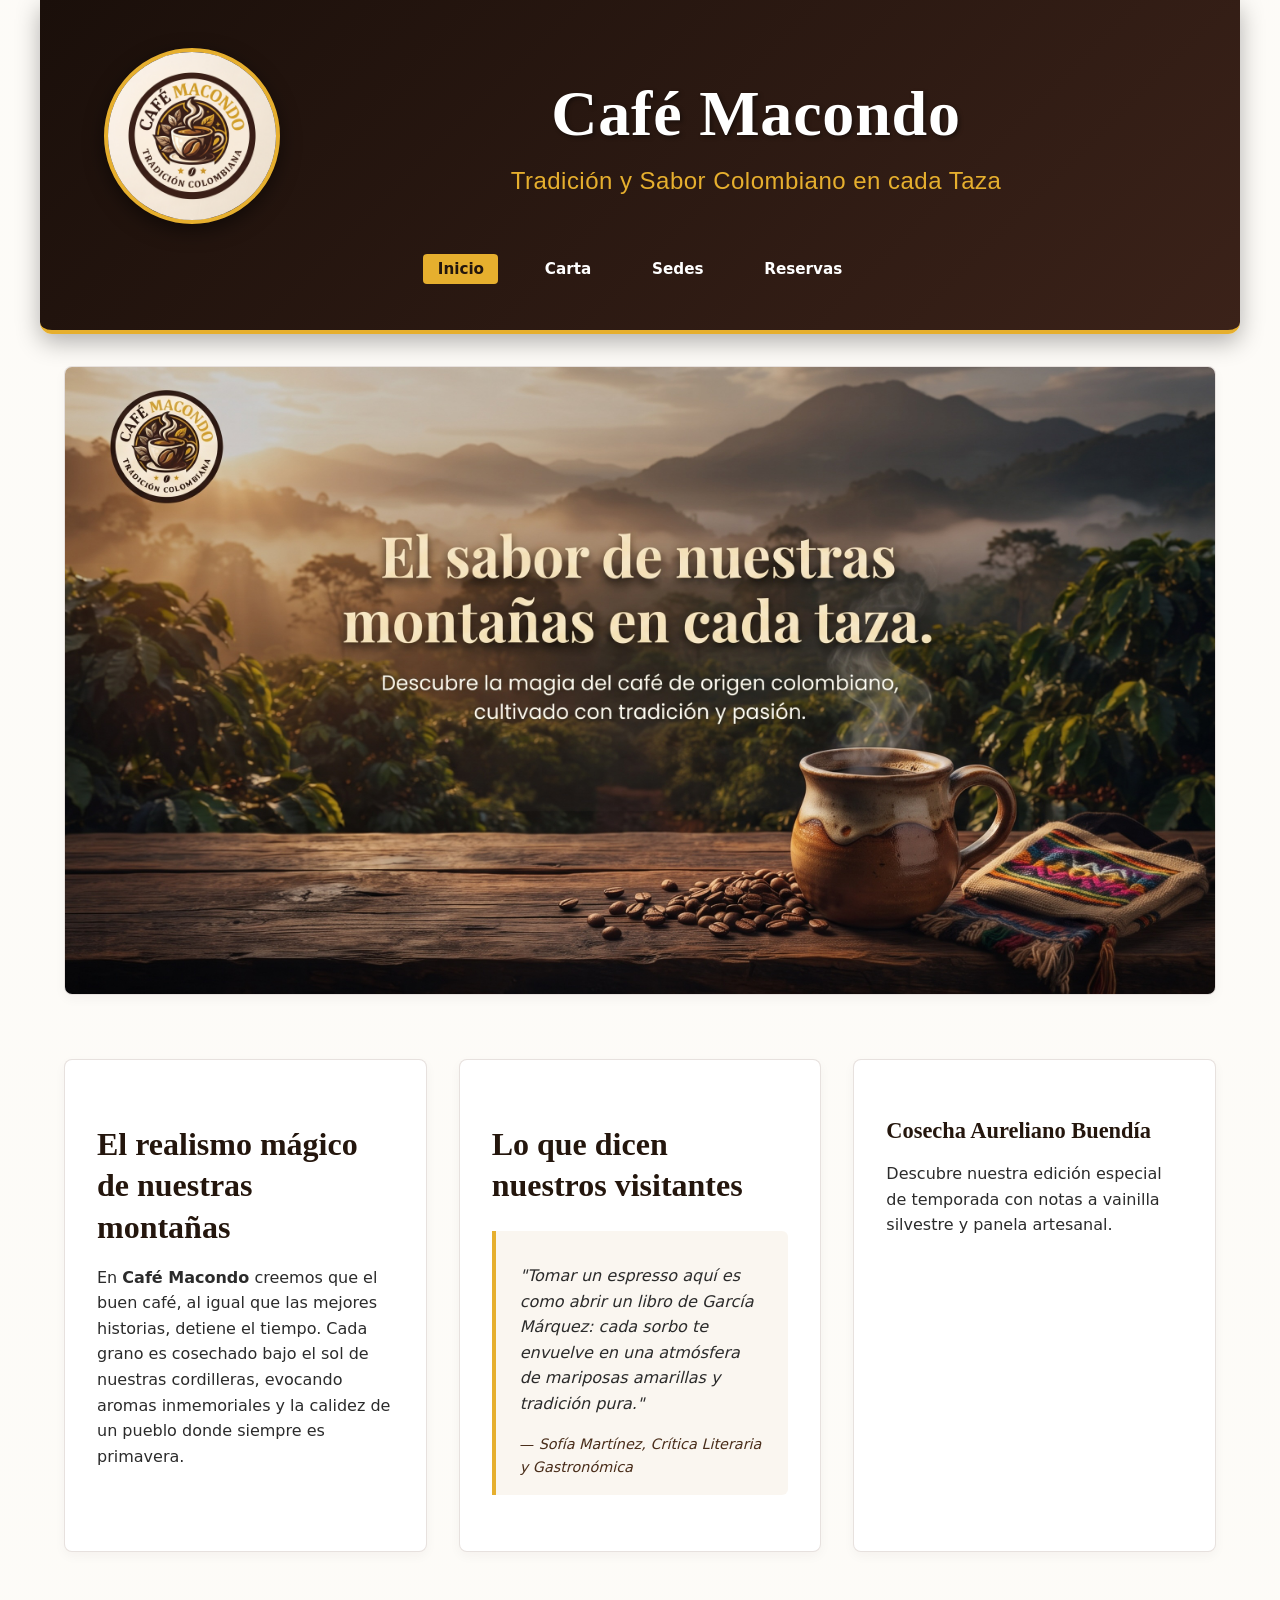
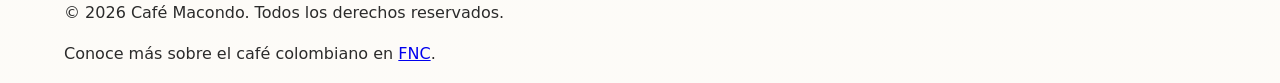
==== index.html @ 9d0f805e "cafe macondo" ====
<!DOCTYPE html>
<html lang="es">
<head>
    <meta charset="UTF-8">
    <meta name="viewport" content="width=device-width, initial-scale=1.0">
    <title>Café Macondo — Inicio</title>
    <link rel="stylesheet" href="css/base.css">
    <link rel="stylesheet" href="css/tipografia.css">
    <link rel="stylesheet" href="css/cajas.css">
    <link rel="stylesheet" href="css/componentes.css">
    <link rel="stylesheet" href="css/layout.css">
</head>
<body>
    <header style="background: linear-gradient(135deg, #1a0f0a 0%, #3b2219 100%); padding: 3rem 5%; border-bottom: 0.25rem solid var(--color-accent); box-shadow: 0 0.5rem 1.5rem rgba(0,0,0,0.3); border-radius: 0 0 0.75rem 0.75rem; margin-bottom: 2rem;">
    
    <!-- Contenedor principal con el logo muy grande y los títulos -->
    <div style="display: grid; grid-template-columns: auto 1fr; align-items: center; gap: 3.5rem; margin-bottom: 2rem;">
        
        <!-- LOGO GRANDE (Tamaño de 11rem / ~176px) -->
        <img src="imagenes/logo-macondo.jpg" alt="Logo Café Macondo" style="width: 11rem; height: 11rem; border-radius: 50%; object-fit: cover; border: 0.3rem solid var(--color-accent); box-shadow: 0 0.4rem 1.2rem rgba(0,0,0,0.5); display: block;">
        
        <!-- TÍTULOS AL LADO (Sin la mariposa) -->
        <div>
            <h1 style="font-family: Georgia, serif; font-size: 4rem; color: var(--color-white); margin: 0 0 0.4rem 0; letter-spacing: 0.05rem; text-shadow: 0.125rem 0.125rem 0.25rem rgba(0,0,0,0.4);">
                Café Macondo
            </h1>
            <p style="font-family: 'Segoe UI', sans-serif; font-size: 1.5rem; color: var(--color-accent); margin: 0; font-weight: 300; letter-spacing: 0.03rem;">
                Tradición y Sabor Colombiano en cada Taza
            </p>
        </div>

    </div>

    <!-- Menú de navegación -->
    <nav aria-label="Menú principal">
        <ul style="display: flex; justify-content: center; gap: 2rem; list-style: none; padding: 0; margin: 0;">
            <li><a href="index.html" aria-current="page" style="font-size: 0.95rem; padding: 0.4rem 0.9rem;">Inicio</a></li>
            <li><a href="carta.html" style="font-size: 0.95rem; padding: 0.4rem 0.9rem;">Carta</a></li>
            <li><a href="sedes.html" style="font-size: 0.95rem; padding: 0.4rem 0.9rem;">Sedes</a></li>
            <li><a href="reservas.html" style="font-size: 0.95rem; padding: 0.4rem 0.9rem;">Reservas</a></li>
        </ul>
    </nav>
</header>

    <main>
    <section class="bloque-destacado" style="grid-column: 1 / -1; padding: 0; overflow: hidden; border-radius: 0.5rem; margin-bottom: 2rem;">
        <img src="imagenes/banner-macondo.jpg" alt="Banner Café Macondo" style="width: 100%; height: auto; display: block;">
    </section>

    <section>
<h2>El realismo mágico de nuestras montañas</h2>
<p>En <strong>Café Macondo</strong> creemos que el buen café, al igual que las mejores historias, detiene el tiempo. Cada grano es cosechado bajo el sol de nuestras cordilleras, evocando aromas inmemoriales y la calidez de un pueblo donde siempre es primavera.</p>
    </section>

    <section>
        <h2>Lo que dicen nuestros visitantes</h2>
        <blockquote>
            <p>"Tomar un espresso aquí es como abrir un libro de García Márquez: cada sorbo te envuelve en una atmósfera de mariposas amarillas y tradición pura."</p>
            <footer>— <cite>Sofía Martínez, Crítica Literaria y Gastronómica</cite></footer>
        </blockquote>
    </section>

    <aside>
        <h3>Cosecha Aureliano Buendía</h3>
        <p>Descubre nuestra edición especial de temporada con notas a vainilla silvestre y panela artesanal.</p>
    </aside>
</main>

    <footer>
        <p>&copy; 2026 Café Macondo. Todos los derechos reservados.</p>
        <p>Conoce más sobre el café colombiano en <a href="https://www.federaciondecafeteros.org" target="_blank" rel="noopener noreferrer">FNC</a>.</p>
    </footer>
</body>
</html>
---- css/base.css ----
/* --- UNIDAD 03 y 05: Variables, Reseteo y Base --- */
:root {
    --color-primary: #24160d;   /* Café oscuro profundo */
    --color-secondary: #4a2e1b; /* Café medio */
    --color-accent: #e6af2e;    /* ¡El nuevo Amarillo Mariposa de Macondo! */
    --color-bg: #fcfbfa;        /* Crema pergamino suave */
    --color-card-bg: #ffffff;   /* Blanco puro para tarjetas */
    --color-text: #2b2b2b;      /* Gris oscuro para lectura */
    --color-text-light: #555555;
    --color-white: #ffffff;
    --color-focus: #1d6fa5;
}

html {
    font-size: 100%; /* Unidad 06.1 */
    box-sizing: border-box;
    scroll-behavior: smooth;
}

*, *::before, *::after {
    box-sizing: border-box; /* Unidad 05.4 */
}

body {
    margin: 0;
    padding: 0;
    background-color: var(--color-bg);
    color: var(--color-text); /* Herencia aplicada (Unidad 03.4) */
    /* Unidad 03.3: Imagen de fondo con gradiente y transparencia rgba */
    background-image: linear-gradient(rgba(253, 251, 247, 0.92), rgba(253, 251, 247, 0.92)), 
                      url('../imagenes/fondo-textura.jpg');
    background-repeat: repeat;
}

/* Centrado global con ancho máximo (Unidad 05.4) */
body > header, main, footer {
    max-width: 75rem; /* Ancho máximo amplio */
    margin: 0 auto;
    padding: 0 1.5rem;
}
---- css/tipografia.css ----
/* --- UNIDAD 05 y 06: Tipografía con alternativas y lectura cómoda --- */
body {
    font-family: 'Segoe UI', system-ui, -apple-system, sans-serif;
    font-size: 1rem;
    line-height: 1.6; /* Unidad 05.1: line-height cómodo */
}

h1, h2, h3, h4 {
    font-family: Georgia, Cambria, "Times New Roman", serif;
    color: var(--color-primary);
    line-height: 1.3;
    margin-top: 0;
}

h1 {
    font-size: 2.5rem;
    margin-bottom: 1rem;
}

h2 {
    font-size: 2rem;
    margin-top: 2rem;
    margin-bottom: 1rem;
}

h3 {
    font-size: 1.4rem;
    margin-top: 1.5rem;
    margin-bottom: 0.75rem;
}

/* Unidad 06.3: Ancho de lectura de párrafos limitado a 65ch */
p {
    max-width: 65ch;
    margin-bottom: 1rem;
    color: var(--color-text);
}
---- css/cajas.css ----
/* --- UNIDAD 05: Tarjetas, bordes y espaciados --- */
section, article, aside {
    background-color: var(--color-card-bg);
    border: 0.0625rem solid rgba(92, 58, 33, 0.15); /* Unidad 06.2: px solo para borde fino */
    border-radius: 0.5rem; /* Unidad 05.3: esquinas redondeadas */
    padding: 2rem;         /* Unidad 06.2: espacios en rem */
    margin-bottom: 2rem;
    box-shadow: 0 0.25rem 0.75rem rgba(44, 29, 17, 0.04);
}

/* Tablas y su contenedor de desborde (Unidad 05.5) */
.table-container {
    width: 100%;
    overflow-x: auto; /* Evita que tablas grandes rompan la página */
    margin-bottom: 1.5rem;
    border: 0.0625rem solid rgba(92, 58, 33, 0.2);
    border-radius: 0.375rem;
}

table {
    width: 100%;
    border-collapse: collapse; /* Unidad 05.2 */
    text-align: left;
}

caption {
    font-weight: bold;
    padding: 0.75rem;
    color: var(--color-primary);
    background-color: rgba(194, 139, 73, 0.1);
}

th, td {
    padding: 0.875rem 1rem; /* Unidad 05.2 y 06.2 */
    border-bottom: 0.0625rem solid rgba(92, 58, 33, 0.1);
}

th {
    background-color: var(--color-primary);
    color: var(--color-white);
}

/* Unidad 05.2: Precios a la derecha */
td:nth-child(3), th:nth-child(3) {
    text-align: right;
}

/* Unidad 04.4: Filas alternas en las tablas con :nth-child() */
tbody tr:nth-child(even) {
    background-color: rgba(194, 139, 73, 0.05);
}
---- css/componentes.css ----
/* --- UNIDAD 04 y 05: Componentes y Estados (hover, focus, BEM) --- */

/* Cabecera y Menú de navegación */
header {
    background-color: var(--color-primary);
    color: var(--color-white);
    padding: 2rem 0;
    margin-bottom: 2rem;
    border-bottom: 0.25rem solid var(--color-accent);
}

header h1, header p {
    color: var(--color-white);
    text-align: center;
}

nav ul {
    list-style: none;
    padding: 0;
    margin: 1.5rem 0 0 0;
    display: flex;
    justify-content: center;
    gap: 1.5rem;
    flex-wrap: wrap;
}

nav a {
    color: var(--color-white);
    text-decoration: none;
    font-weight: 600;
    padding: 0.5rem 1rem;
    border-radius: 0.25rem;
    transition: background-color 0.2s ease, color 0.2s ease;
}

/* Unidad 04.3: Estados hover y focus obligatorios con buen contraste */
nav a:hover {
    background-color: var(--color-secondary);
    color: var(--color-accent);
}

nav a:focus {
    outline: 0.1875rem solid var(--color-focus);
    outline-offset: 0.125rem;
}

/* Unidad 04.4: La página actual se distingue en el menú */
nav a[aria-current="page"] {
    background-color: var(--color-accent);
    color: var(--color-primary);
}

/* Botones y campos de formulario */
button, input[type="submit"] {
    background-color: var(--color-primary);
    color: var(--color-white);
    border: none;
    padding: 0.75rem 1.5rem;
    font-size: 1rem;
    font-weight: bold;
    border-radius: 0.375rem;
    cursor: pointer;
    transition: background-color 0.2s ease;
}

button:hover, input[type="submit"]:hover {
    background-color: var(--color-secondary);
    color: var(--color-accent);
}

button:focus, input:focus, select:focus, textarea:focus {
    outline: 0.1875rem solid var(--color-focus);
    outline-offset: 0.125rem;
}

/* Formularios estructurados */
fieldset {
    border: 0.0625rem solid var(--color-accent);
    border-radius: 0.375rem;
    padding: 1.5rem;
    margin-bottom: 1.5rem;
    background-color: var(--color-white);
}

legend {
    font-weight: bold;
    color: var(--color-primary);
    padding: 0 0.5rem;
}

form div {
    margin-bottom: 1.25rem;
}

label {
    display: block;
    font-weight: 500;
    margin-bottom: 0.375rem;
    color: var(--color-primary);
}

input[type="text"],
input[type="email"],
input[type="tel"],
input[type="date"],
input[type="time"],
select,
textarea {
    width: 100%;
    padding: 0.75rem;
    border: 0.0625rem solid #ccc;
    border-radius: 0.375rem;
    font-family: inherit;
    font-size: 1rem;
}

/* Listas personalizadas */
main ul, main ol {
    padding-left: 1.5rem;
    margin-bottom: 1.5rem;
}

dl {
    margin-bottom: 1.5rem;
}

dt {
    font-weight: bold;
    color: var(--color-primary);
    margin-top: 0.75rem;
}

dd {
    margin-left: 0;
    color: var(--color-text-light);
    margin-bottom: 0.5rem;
}

/* Cita (Blockquote) */
blockquote {
    border-left: 0.25rem solid var(--color-accent);
    margin: 1.5rem 0;
    padding: 1rem 1.5rem;
    background-color: rgba(194, 139, 73, 0.08);
    font-style: italic;
    border-radius: 0 0.375rem 0.375rem 0;
}

blockquote footer {
    margin-top: 0.5rem;
    font-style: normal;
    font-size: 0.9rem;
    background: transparent;
    padding: 0;
    border: none;
    color: var(--color-secondary);
}

/* Figuras e imágenes flexibles */
figure {
    margin: 1.5rem 0;
}

figure img {
    max-width: 100%;
    height: auto;
    border-radius: 0.375rem;
    display: block;
}

figcaption {
    font-size: 0.875rem;
    color: var(--color-text-light);
    text-align: center;
    margin-top: 0.5rem;
}
---- css/layout.css ----
/* --- UNIDAD 06 y 07: Layout Adaptable, Grid y Unidades Relativas --- */

/* Contenedor principal de las páginas con enfoque móvil primero (1 columna) */
main {
    display: grid;
    grid-template-columns: 1fr; /* Unidad 07.2: Una columna en móvil */
    gap: 2rem;                  /* Unidad 07.6: Espacios estrictamente con gap */
    width: 100%;
}

/* Unidad 07.4: La cabecera y el pie ocupan todo el ancho de la grilla si están dentro de un contexto grid */
header, footer {
    grid-column: 1 / -1;
}

/* Unidad 06.4: Uso de unidad de ventana (vh) para una sección de portada o héroe opcional */
.hero-portada {
    min-height: 50vh; /* Ocupa al menos la mitad de la altura de la ventana */
    display: grid;
    place-content: center;
    text-align: center;
    background: linear-gradient(rgba(44, 29, 17, 0.8), rgba(44, 29, 17, 0.8)), 
                url('../../imagenes/fondo-textura.jpg');
    color: var(--color-white);
    border-radius: 0.5rem;
    padding: 3rem 1.5rem;
    margin-bottom: 2rem;
}

/* Unidad 07.5: Galería o tarjetas de productos que se acomodan sola sin consultas (auto-fit y minmax) */
.card-grid, .galeria-sedes {
    display: grid;
    grid-template-columns: repeat(auto-fit, minmax(18rem, 1fr));
    gap: 2rem;
    grid-column: 1 / -1; /* Permite que la galería ocupe todo el ancho disponible */
}

/* Unidad 07.4: Al menos un bloque ocupa dos columnas en pantallas grandes */
.bloque-destacado {
    grid-column: span 1; /* Por defecto en móvil */
}


/* =================================================================atiende
   PUNTOS DE RUPTURA (MEDIA QUERIES) - Escritas de menor a mayor (Unidad 07.3)
   =================================================================== */

/* 1. Primer punto de ruptura: Desde 600px (aprox 37.5rem) -> Dos columnas */
@media (min-width: 37.5rem) {
    main {
        grid-template-columns: repeat(2, 1fr); /* Unidad 07.3: Dos columnas desde 600px */
    }

    /* Unidad 07.4: Un bloque específico ocupa 2 columnas */
    .bloque-destacado {
        grid-column: span 2;
    }
}

/* 2. Segundo punto de ruptura: Desde 900px (aprox 56.25rem) -> Tres columnas */
@media (min-width: 56.25rem) {
    main {
        grid-template-columns: repeat(3, 1fr); /* Unidad 07.3: Tres columnas desde 900px */
    }

    .bloque-destacado {
        grid-column: span 2; /* Sigue destacando abarcando dos espacios */
    }
}
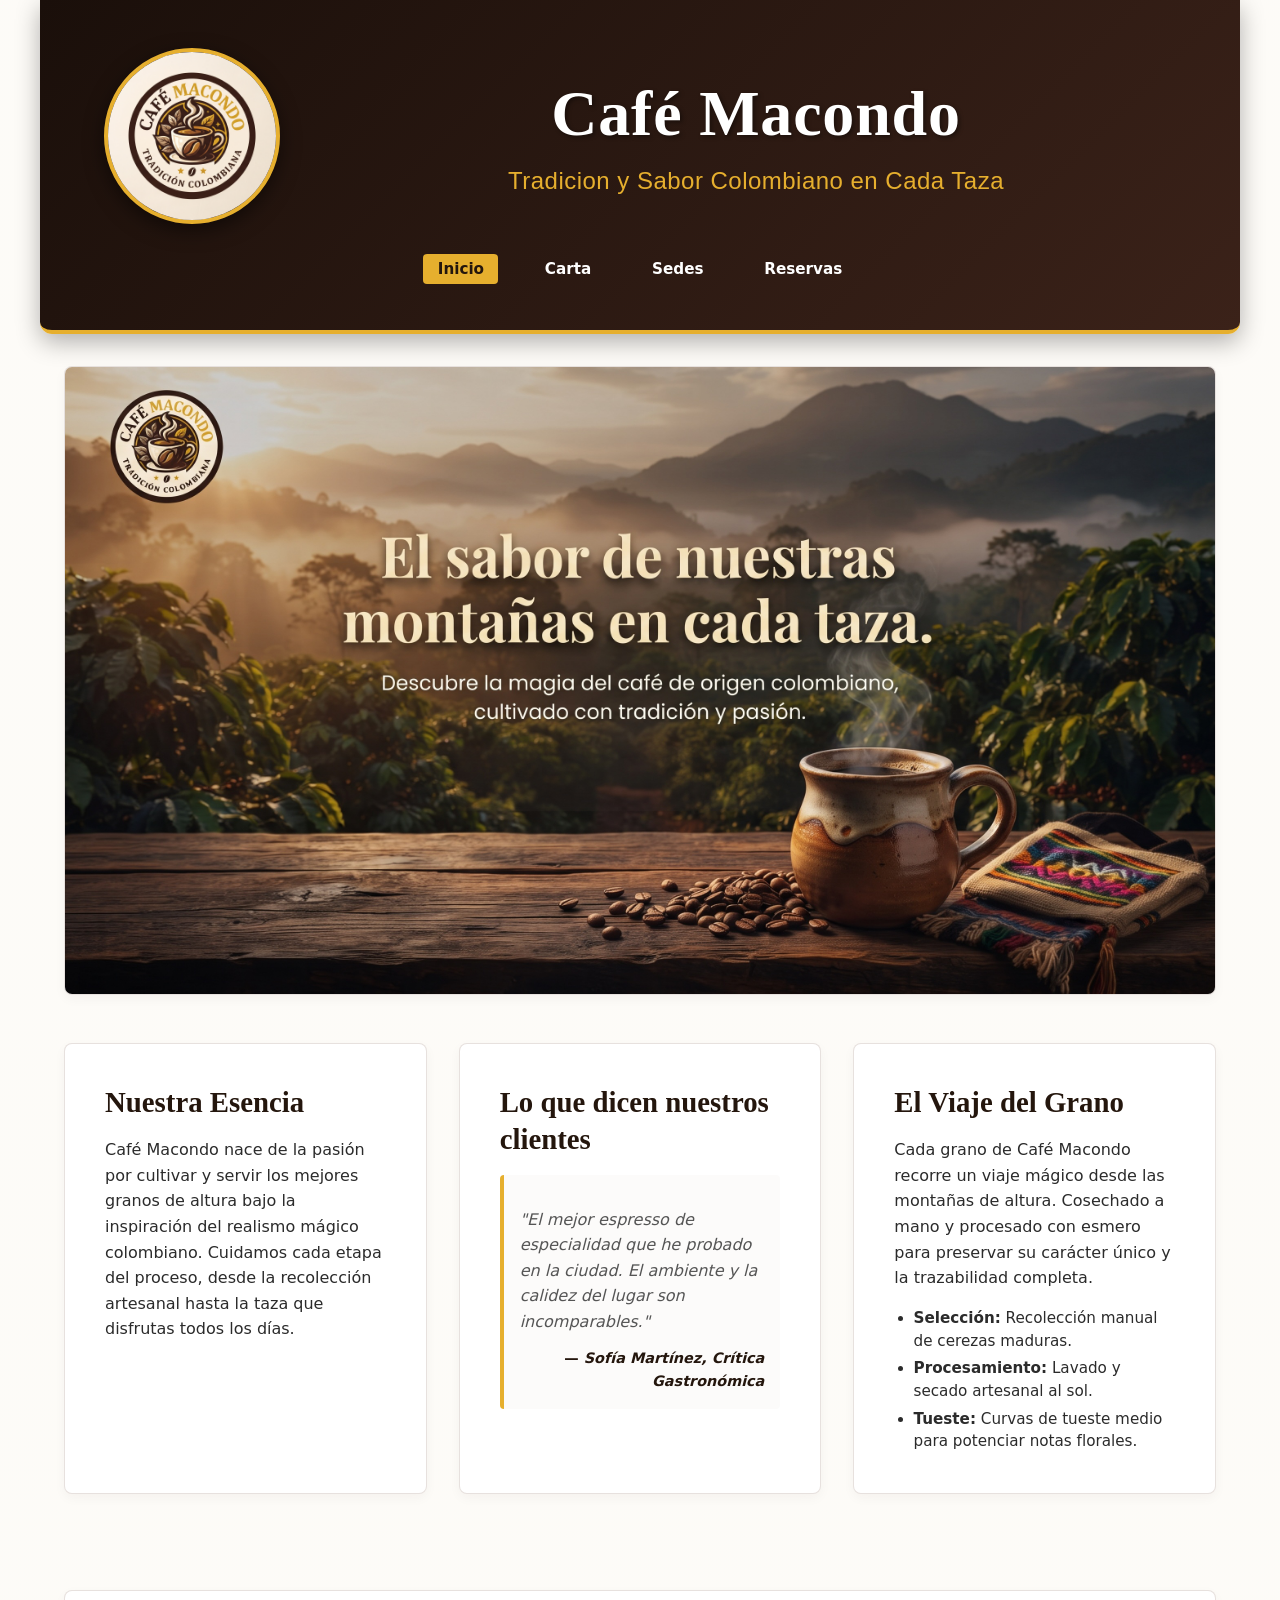
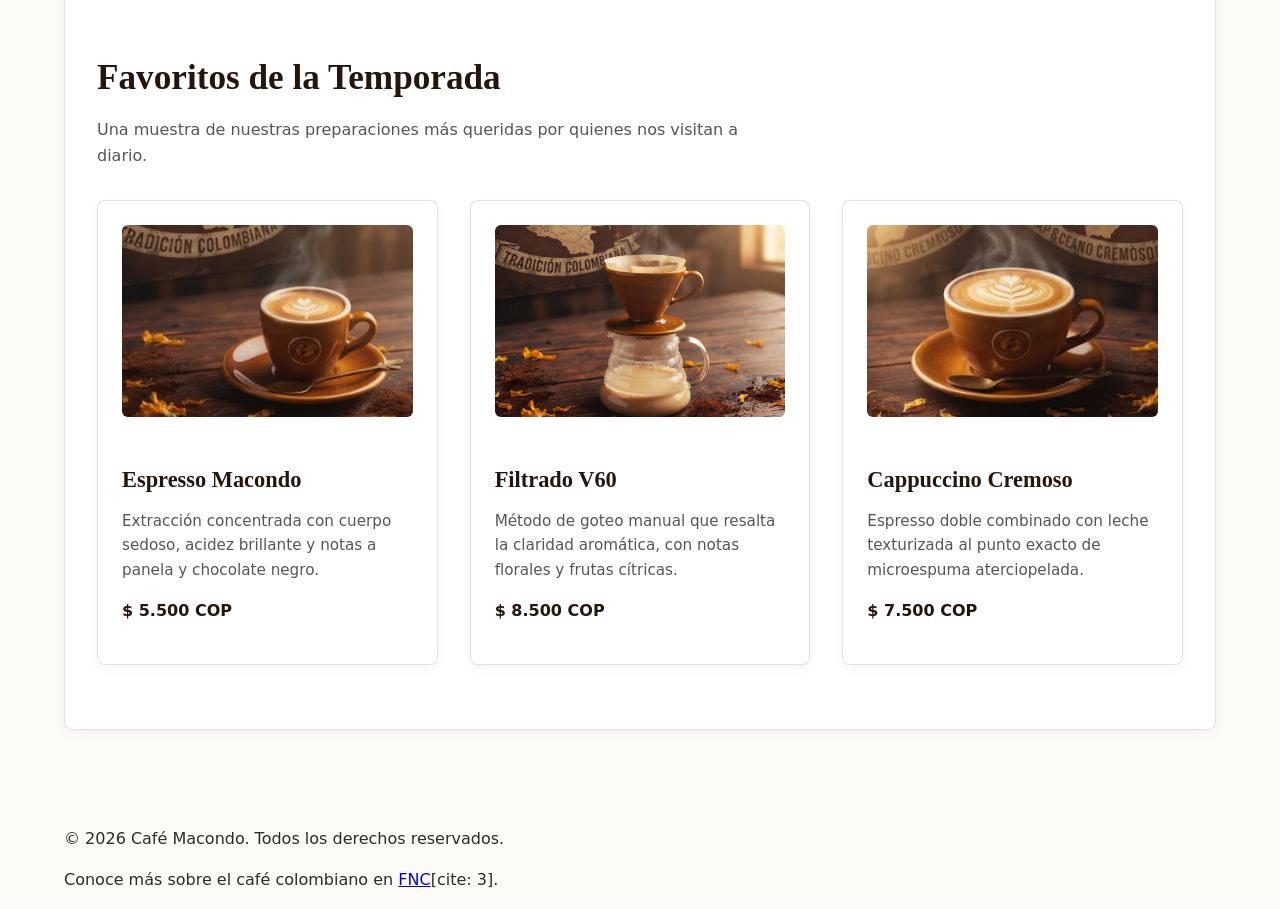
==== commit 97357a25: "actualizacion imagenes" ====
--- a/index.html
+++ b/index.html
@@ -12,63 +12,93 @@
 </head>
 <body>
     <header style="background: linear-gradient(135deg, #1a0f0a 0%, #3b2219 100%); padding: 3rem 5%; border-bottom: 0.25rem solid var(--color-accent); box-shadow: 0 0.5rem 1.5rem rgba(0,0,0,0.3); border-radius: 0 0 0.75rem 0.75rem; margin-bottom: 2rem;">
-    
-    <!-- Contenedor principal con el logo muy grande y los títulos -->
-    <div style="display: grid; grid-template-columns: auto 1fr; align-items: center; gap: 3.5rem; margin-bottom: 2rem;">
-        
-        <!-- LOGO GRANDE (Tamaño de 11rem / ~176px) -->
-        <img src="imagenes/logo-macondo.jpg" alt="Logo Café Macondo" style="width: 11rem; height: 11rem; border-radius: 50%; object-fit: cover; border: 0.3rem solid var(--color-accent); box-shadow: 0 0.4rem 1.2rem rgba(0,0,0,0.5); display: block;">
-        
-        <!-- TÍTULOS AL LADO (Sin la mariposa) -->
-        <div>
-            <h1 style="font-family: Georgia, serif; font-size: 4rem; color: var(--color-white); margin: 0 0 0.4rem 0; letter-spacing: 0.05rem; text-shadow: 0.125rem 0.125rem 0.25rem rgba(0,0,0,0.4);">
-                Café Macondo
-            </h1>
-            <p style="font-family: 'Segoe UI', sans-serif; font-size: 1.5rem; color: var(--color-accent); margin: 0; font-weight: 300; letter-spacing: 0.03rem;">
-                Tradición y Sabor Colombiano en cada Taza
-            </p>
+        <div style="display: grid; grid-template-columns: auto 1fr; align-items: center; gap: 3.5rem; margin-bottom: 2rem;">
+            <!-- Logo circular grande -->
+            <img src="imagenes/logo-macondo.jpg" alt="Logo Café Macondo" style="width: 11rem; height: 11rem; border-radius: 50%; object-fit: cover; border: 0.3rem solid var(--color-accent); box-shadow: 0 0.4rem 1.2rem rgba(0,0,0,0.5); display: block;">
+            <div>
+                <h1 style="font-family: Georgia, serif; font-size: 4rem; color: var(--color-white); margin: 0 0 0.4rem 0; letter-spacing: 0.05rem; text-shadow: 0.125rem 0.125rem 0.25rem rgba(0,0,0,0.4);">
+                    Café Macondo
+                </h1>
+                <p style="font-family: 'Segoe UI', sans-serif; font-size: 1.5rem; color: var(--color-accent); margin: 0; font-weight: 300; letter-spacing: 0.03rem;">
+                   Tradicion y Sabor Colombiano en Cada Taza
+                </p>
+            </div>
         </div>
-
-    </div>
-
-    <!-- Menú de navegación -->
-    <nav aria-label="Menú principal">
-        <ul style="display: flex; justify-content: center; gap: 2rem; list-style: none; padding: 0; margin: 0;">
-            <li><a href="index.html" aria-current="page" style="font-size: 0.95rem; padding: 0.4rem 0.9rem;">Inicio</a></li>
-            <li><a href="carta.html" style="font-size: 0.95rem; padding: 0.4rem 0.9rem;">Carta</a></li>
-            <li><a href="sedes.html" style="font-size: 0.95rem; padding: 0.4rem 0.9rem;">Sedes</a></li>
-            <li><a href="reservas.html" style="font-size: 0.95rem; padding: 0.4rem 0.9rem;">Reservas</a></li>
-        </ul>
-    </nav>
-</header>
+        <nav aria-label="Menú principal">
+            <ul style="display: flex; justify-content: center; gap: 2rem; list-style: none; padding: 0; margin: 0;">
+                <li><a href="index.html" aria-current="page" style="font-size: 0.95rem; padding: 0.4rem 0.9rem;">Inicio</a></li>
+                <li><a href="carta.html" style="font-size: 0.95rem; padding: 0.4rem 0.9rem;">Carta</a></li>
+                <li><a href="sedes.html" style="font-size: 0.95rem; padding: 0.4rem 0.9rem;">Sedes</a></li>
+                <li><a href="reservas.html" style="font-size: 0.95rem; padding: 0.4rem 0.9rem;">Reservas</a></li>
+            </ul>
+        </nav>
+    </header>
 
     <main>
-    <section class="bloque-destacado" style="grid-column: 1 / -1; padding: 0; overflow: hidden; border-radius: 0.5rem; margin-bottom: 2rem;">
-        <img src="imagenes/banner-macondo.jpg" alt="Banner Café Macondo" style="width: 100%; height: auto; display: block;">
-    </section>
+        <!-- Banner principal de inicio abarcando todo el ancho -->
+        <section class="bloque-destacado" style="grid-column: 1 / -1; padding: 0; overflow: hidden; border-radius: 0.5rem; margin-bottom: 1rem;">
+            <img src="imagenes/banner-macondo.jpg" alt="Banner Café Macondo: El sabor de nuestras montañas en cada taza" style="width: 100%; height: auto; display: block;">
+        </section>
 
-    <section>
-<h2>El realismo mágico de nuestras montañas</h2>
-<p>En <strong>Café Macondo</strong> creemos que el buen café, al igual que las mejores historias, detiene el tiempo. Cada grano es cosechado bajo el sol de nuestras cordilleras, evocando aromas inmemoriales y la calidez de un pueblo donde siempre es primavera.</p>
-    </section>
+        <!-- SECCIÓN DE TRES TARJETAS PRINCIPALES DISTRIBUIDAS PERFECTAMENTE -->
+        
+        <!-- Tarjeta 1: Nuestra Esencia -->
+        <article class="card" style="background: var(--color-card-bg); padding: 2.5rem; border-radius: 0.5rem; border: 0.0625rem solid rgba(92, 58, 33, 0.15);">
+            <h2 style="font-family: Georgia, serif; font-size: 1.8rem; color: var(--color-primary); margin-top: 0; margin-bottom: 1rem;">Nuestra Esencia</h2>
+            <p style="color: var(--color-text); line-height: 1.6;">Café Macondo nace de la pasión por cultivar y servir los mejores granos de altura bajo la inspiración del realismo mágico colombiano. Cuidamos cada etapa del proceso, desde la recolección artesanal hasta la taza que disfrutas todos los días.</p>
+        </article>
 
-    <section>
-        <h2>Lo que dicen nuestros visitantes</h2>
-        <blockquote>
-            <p>"Tomar un espresso aquí es como abrir un libro de García Márquez: cada sorbo te envuelve en una atmósfera de mariposas amarillas y tradición pura."</p>
-            <footer>— <cite>Sofía Martínez, Crítica Literaria y Gastronómica</cite></footer>
-        </blockquote>
-    </section>
+        <!-- Tarjeta 2: Testimonio de Clientes -->
+        <article class="card" style="background: var(--color-card-bg); padding: 2.5rem; border-radius: 0.5rem; border: 0.0625rem solid rgba(92, 58, 33, 0.15);">
+            <h2 style="font-family: Georgia, serif; font-size: 1.8rem; color: var(--color-primary); margin-top: 0; margin-bottom: 1rem;">Lo que dicen nuestros clientes</h2>
+            <blockquote style="margin: 0; padding-left: 1.2rem; border-left: 0.25rem solid var(--color-accent); background: var(--color-bg); padding: 1rem; border-radius: 0.25rem;">
+                <p style="font-style: italic; color: var(--color-text-light); margin-bottom: 0.75rem;">"El mejor espresso de especialidad que he probado en la ciudad. El ambiente y la calidez del lugar son incomparables."</p>
+                <footer style="font-size: 0.9rem; color: var(--color-primary); text-align: right; font-weight: 600;">— <cite>Sofía Martínez, Crítica Gastronómica</cite></footer>
+            </blockquote>
+        </article>
 
-    <aside>
-        <h3>Cosecha Aureliano Buendía</h3>
-        <p>Descubre nuestra edición especial de temporada con notas a vainilla silvestre y panela artesanal.</p>
-    </aside>
-</main>
+        <!-- Tarjeta 3: El Viaje del Grano (Nueva sección informativa) -->
+        <article class="card" style="background: var(--color-card-bg); padding: 2.5rem; border-radius: 0.5rem; border: 0.0625rem solid rgba(92, 58, 33, 0.15);">
+            <h2 style="font-family: Georgia, serif; font-size: 1.8rem; color: var(--color-primary); margin-top: 0; margin-bottom: 1rem;">El Viaje del Grano</h2>
+            <p style="color: var(--color-text); line-height: 1.6; margin-bottom: 1rem;">Cada grano de Café Macondo recorre un viaje mágico desde las montañas de altura. Cosechado a mano y procesado con esmero para preservar su carácter único y la trazabilidad completa.</p>
+            <ul style="padding-left: 1.2rem; color: var(--color-text); font-size: 0.95rem; line-height: 1.5; margin: 0;">
+                <li style="margin-bottom: 0.3rem;"><strong>Selección:</strong> Recolección manual de cerezas maduras.</li>
+                <li style="margin-bottom: 0.3rem;"><strong>Procesamiento:</strong> Lavado y secado artesanal al sol.</li>
+                <li><strong>Tueste:</strong> Curvas de tueste medio para potenciar notas florales.</li>
+            </ul>
+        </article>
 
-    <footer>
+        <!-- Galería de Favoritos de la Temporada (Ocupa todo el ancho) -->
+        <section style="grid-column: 1 / -1; margin-top: 2rem;">
+            <h2 style="font-family: Georgia, serif; font-size: 2.2rem; color: var(--color-primary); margin-bottom: 0.5rem;">Favoritos de la Temporada</h2>
+            <p style="color: var(--color-text-light); margin-bottom: 2rem;">Una muestra de nuestras preparaciones más queridas por quienes nos visitan a diario.</p>
+            
+            <div class="card-grid">
+                <article class="card" style="background: var(--color-card-bg); padding: 1.5rem; border-radius: 0.5rem; border: 0.0625rem solid rgba(92, 58, 33, 0.15);">
+                    <img src="imagenes/cafe-espreso.jpg" alt="Taza de café espresso Macondo" style="width: 100%; height: 12rem; object-fit: cover; border-radius: 0.375rem; margin-bottom: 1rem;">
+                    <h3 style="color: var(--color-primary); margin-bottom: 0.5rem;">Espresso Macondo</h3>
+                    <p style="color: var(--color-text-light); font-size: 0.95rem;">Extracción concentrada con cuerpo sedoso, acidez brillante y notas a panela y chocolate negro.</p>
+                    <p style="font-weight: 600; color: var(--color-primary); margin-top: 1rem;">$ 5.500 COP</p>
+                </article>
+                <article class="card" style="background: var(--color-card-bg); padding: 1.5rem; border-radius: 0.5rem; border: 0.0625rem solid rgba(92, 58, 33, 0.15);">
+                    <img src="imagenes/Filtrado-V60.jpg" alt="Método de filtrado artesanal" style="width: 100%; height: 12rem; object-fit: cover; border-radius: 0.375rem; margin-bottom: 1rem;">
+                    <h3 style="color: var(--color-primary); margin-bottom: 0.5rem;">Filtrado V60</h3>
+                    <p style="color: var(--color-text-light); font-size: 0.95rem;">Método de goteo manual que resalta la claridad aromática, con notas florales y frutas cítricas.</p>
+                    <p style="font-weight: 600; color: var(--color-primary); margin-top: 1rem;">$ 8.500 COP</p>
+                </article>
+                <article class="card" style="background: var(--color-card-bg); padding: 1.5rem; border-radius: 0.5rem; border: 0.0625rem solid rgba(92, 58, 33, 0.15);">
+                    <img src="imagenes/cafe-capuchino.jpg" alt="Cappuccino artesanal" style="width: 100%; height: 12rem; object-fit: cover; border-radius: 0.375rem; margin-bottom: 1rem;">
+                    <h3 style="color: var(--color-primary); margin-bottom: 0.5rem;">Cappuccino Cremoso</h3>
+                    <p style="color: var(--color-text-light); font-size: 0.95rem;">Espresso doble combinado con leche texturizada al punto exacto de microespuma aterciopelada.</p>
+                    <p style="font-weight: 600; color: var(--color-primary); margin-top: 1rem;">$ 7.500 COP</p>
+                </article>
+            </div>
+        </section>
+    </main>
+
+    <footer style="margin-top: 4rem;">
         <p>&copy; 2026 Café Macondo. Todos los derechos reservados.</p>
-        <p>Conoce más sobre el café colombiano en <a href="https://www.federaciondecafeteros.org" target="_blank" rel="noopener noreferrer">FNC</a>.</p>
+        <p>Conoce más sobre el café colombiano en <a href="https://www.federaciondecafeteros.org" target="_blank" rel="noopener noreferrer">FNC</a>[cite: 3].</p>
     </footer>
 </body>
 </html>
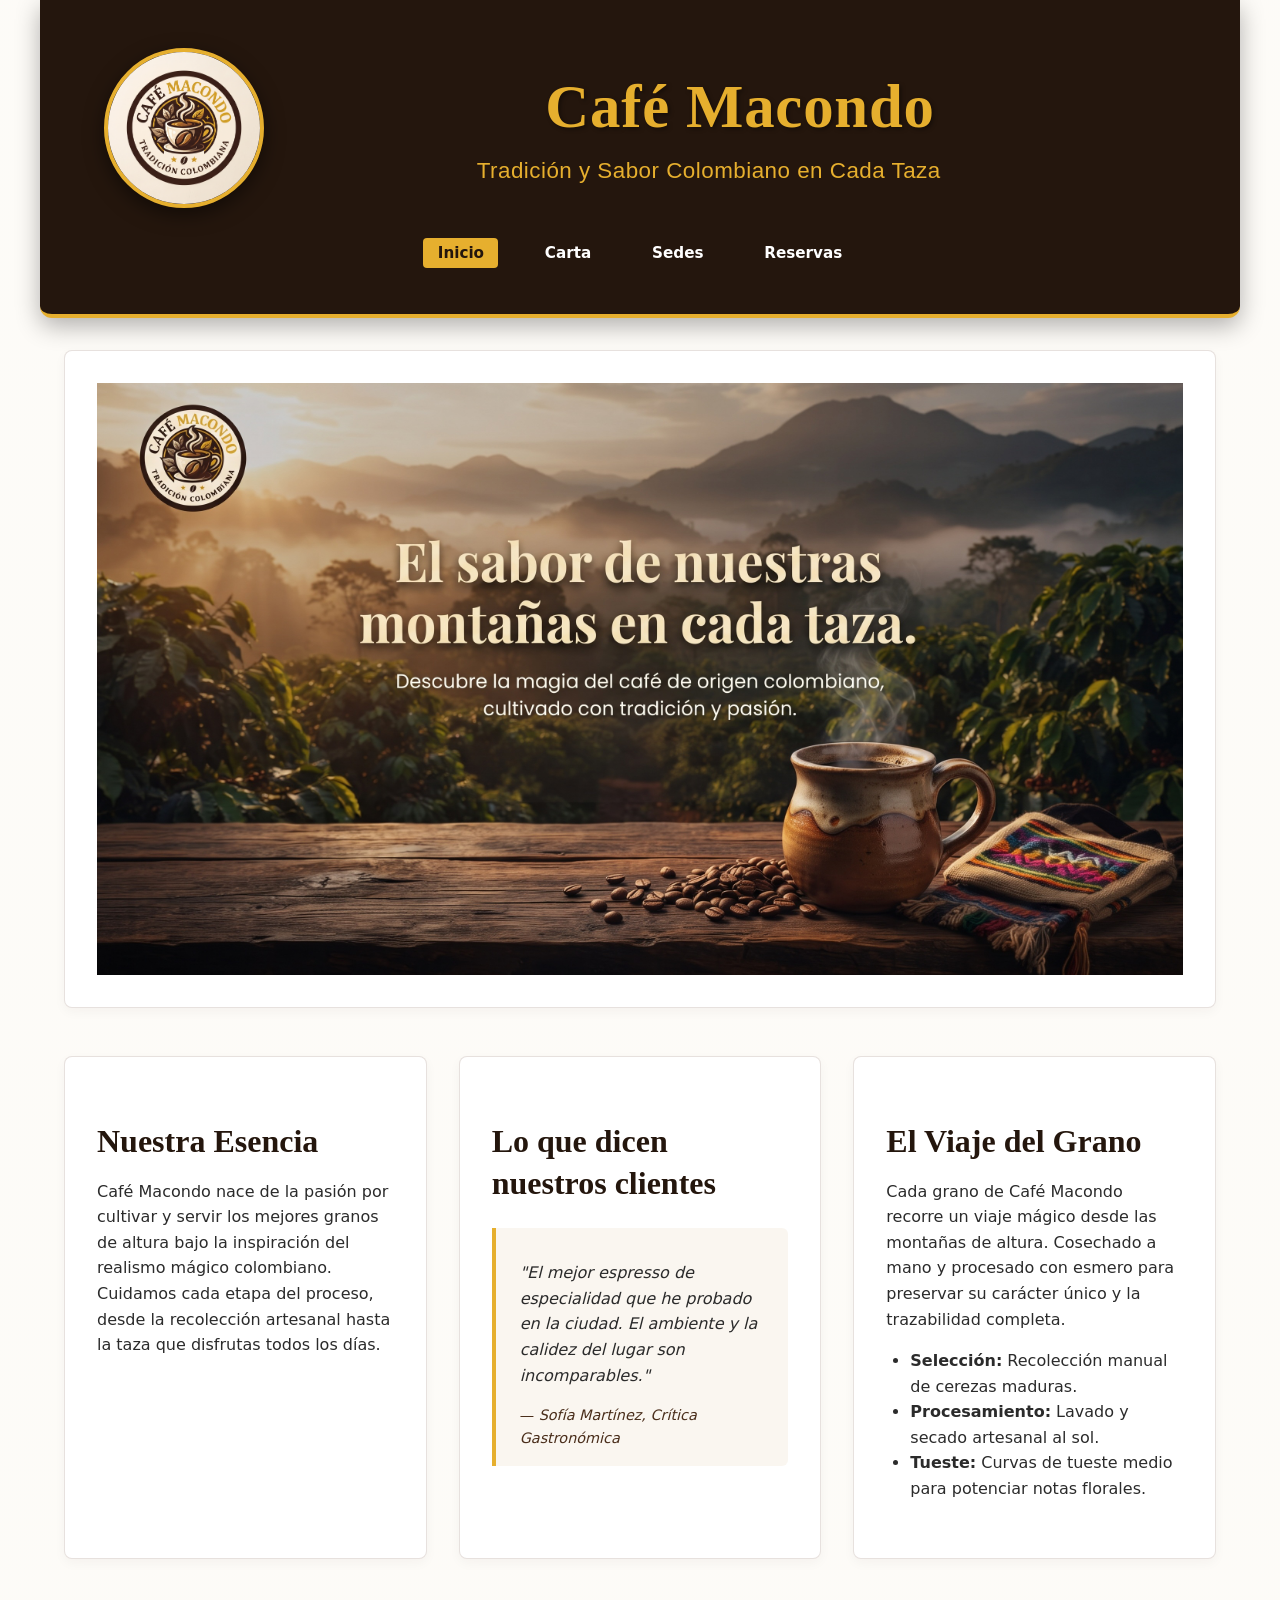
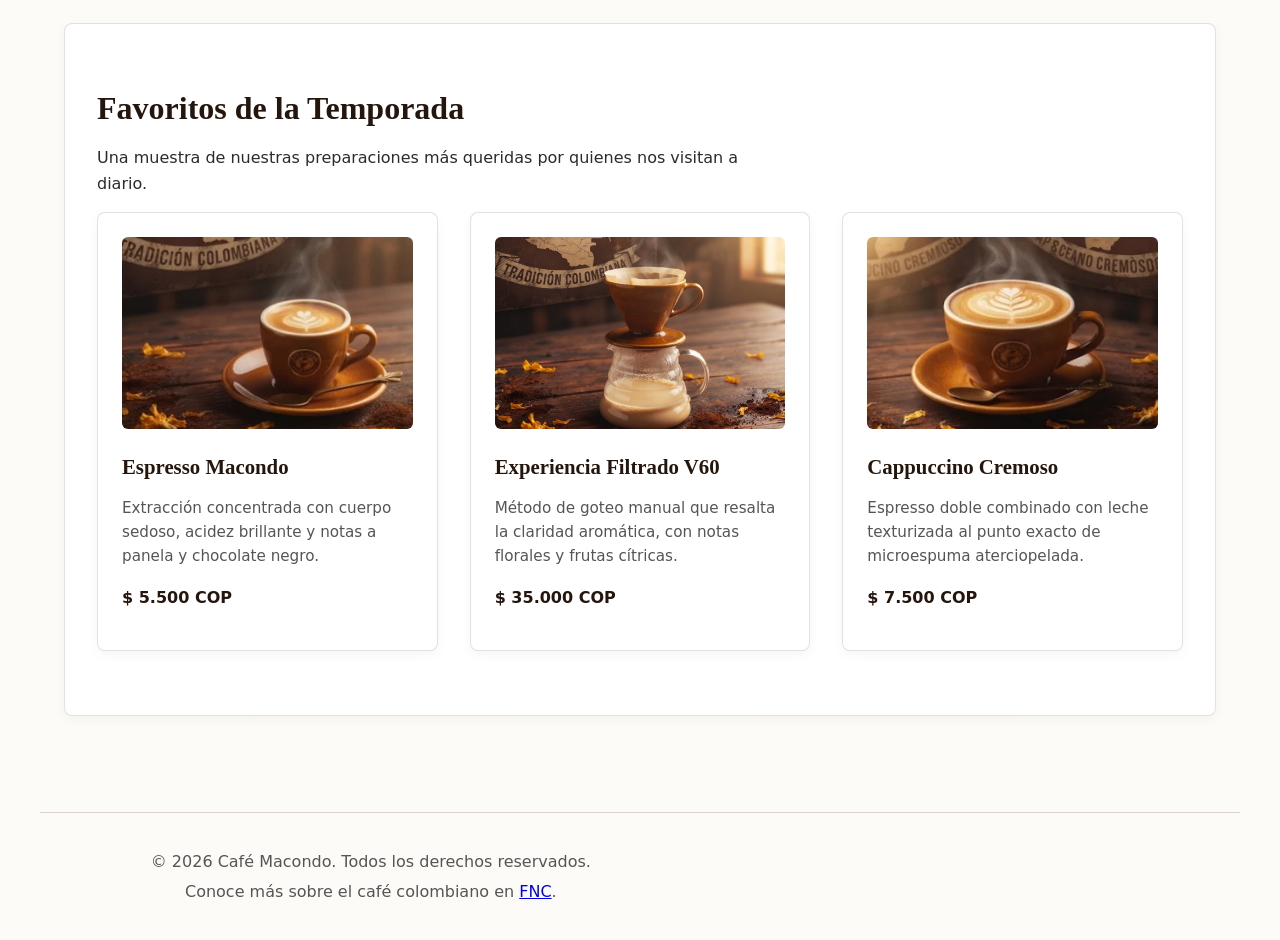
==== commit 97eaf42a: "revicion proyecto" ====
--- a/index.html
+++ b/index.html
@@ -11,94 +11,89 @@
     <link rel="stylesheet" href="css/layout.css">
 </head>
 <body>
-    <header style="background: linear-gradient(135deg, #1a0f0a 0%, #3b2219 100%); padding: 3rem 5%; border-bottom: 0.25rem solid var(--color-accent); box-shadow: 0 0.5rem 1.5rem rgba(0,0,0,0.3); border-radius: 0 0 0.75rem 0.75rem; margin-bottom: 2rem;">
-        <div style="display: grid; grid-template-columns: auto 1fr; align-items: center; gap: 3.5rem; margin-bottom: 2rem;">
-            <!-- Logo circular grande -->
-            <img src="imagenes/logo-macondo.jpg" alt="Logo Café Macondo" style="width: 11rem; height: 11rem; border-radius: 50%; object-fit: cover; border: 0.3rem solid var(--color-accent); box-shadow: 0 0.4rem 1.2rem rgba(0,0,0,0.5); display: block;">
-            <div>
-                <h1 style="font-family: Georgia, serif; font-size: 4rem; color: var(--color-white); margin: 0 0 0.4rem 0; letter-spacing: 0.05rem; text-shadow: 0.125rem 0.125rem 0.25rem rgba(0,0,0,0.4);">
-                    Café Macondo
-                </h1>
-                <p style="font-family: 'Segoe UI', sans-serif; font-size: 1.5rem; color: var(--color-accent); margin: 0; font-weight: 300; letter-spacing: 0.03rem;">
-                   Tradicion y Sabor Colombiano en Cada Taza
-                </p>
+    <header class="header">
+        <div class="header__grid">
+            <img src="imagenes/logo-macondo.jpg" alt="Logo Café Macondo" class="header__logo">
+            <div class="header__text-container">
+                <h1 class="header__title">Café Macondo</h1>
+                <p class="header__subtitle">Tradición y Sabor Colombiano en Cada Taza</p>
             </div>
         </div>
-        <nav aria-label="Menú principal">
-            <ul style="display: flex; justify-content: center; gap: 2rem; list-style: none; padding: 0; margin: 0;">
-                <li><a href="index.html" aria-current="page" style="font-size: 0.95rem; padding: 0.4rem 0.9rem;">Inicio</a></li>
-                <li><a href="carta.html" style="font-size: 0.95rem; padding: 0.4rem 0.9rem;">Carta</a></li>
-                <li><a href="sedes.html" style="font-size: 0.95rem; padding: 0.4rem 0.9rem;">Sedes</a></li>
-                <li><a href="reservas.html" style="font-size: 0.95rem; padding: 0.4rem 0.9rem;">Reservas</a></li>
+        <nav aria-label="Menú principal" class="nav">
+            <ul class="nav__list">
+                <li><a href="index.html" aria-current="page" class="nav__link">Inicio</a></li>
+                <li><a href="carta.html" class="nav__link">Carta</a></li>
+                <li><a href="sedes.html" class="nav__link">Sedes</a></li>
+                <li><a href="reservas.html" class="nav__link">Reservas</a></li>
             </ul>
         </nav>
     </header>
 
-    <main>
-        <!-- Banner principal de inicio abarcando todo el ancho -->
-        <section class="bloque-destacado" style="grid-column: 1 / -1; padding: 0; overflow: hidden; border-radius: 0.5rem; margin-bottom: 1rem;">
-            <img src="imagenes/banner-macondo.jpg" alt="Banner Café Macondo: El sabor de nuestras montañas en cada taza" style="width: 100%; height: auto; display: block;">
+    <main class="main-container">
+        <!-- Banner principal -->
+        <section class="banner-principal">
+            <img src="imagenes/banner-macondo.jpg" alt="Banner Café Macondo: El sabor de nuestras montañas en cada taza" class="banner-principal__img">
         </section>
 
-        <!-- SECCIÓN DE TRES TARJETAS PRINCIPALES DISTRIBUIDAS PERFECTAMENTE -->
-        
         <!-- Tarjeta 1: Nuestra Esencia -->
-        <article class="card" style="background: var(--color-card-bg); padding: 2.5rem; border-radius: 0.5rem; border: 0.0625rem solid rgba(92, 58, 33, 0.15);">
-            <h2 style="font-family: Georgia, serif; font-size: 1.8rem; color: var(--color-primary); margin-top: 0; margin-bottom: 1rem;">Nuestra Esencia</h2>
-            <p style="color: var(--color-text); line-height: 1.6;">Café Macondo nace de la pasión por cultivar y servir los mejores granos de altura bajo la inspiración del realismo mágico colombiano. Cuidamos cada etapa del proceso, desde la recolección artesanal hasta la taza que disfrutas todos los días.</p>
+        <article class="card">
+            <h2 class="card__title">Nuestra Esencia</h2>
+            <p class="card__text">Café Macondo nace de la pasión por cultivar y servir los mejores granos de altura bajo la inspiración del realismo mágico colombiano. Cuidamos cada etapa del proceso, desde la recolección artesanal hasta la taza que disfrutas todos los días.</p>
         </article>
 
         <!-- Tarjeta 2: Testimonio de Clientes -->
-        <article class="card" style="background: var(--color-card-bg); padding: 2.5rem; border-radius: 0.5rem; border: 0.0625rem solid rgba(92, 58, 33, 0.15);">
-            <h2 style="font-family: Georgia, serif; font-size: 1.8rem; color: var(--color-primary); margin-top: 0; margin-bottom: 1rem;">Lo que dicen nuestros clientes</h2>
-            <blockquote style="margin: 0; padding-left: 1.2rem; border-left: 0.25rem solid var(--color-accent); background: var(--color-bg); padding: 1rem; border-radius: 0.25rem;">
-                <p style="font-style: italic; color: var(--color-text-light); margin-bottom: 0.75rem;">"El mejor espresso de especialidad que he probado en la ciudad. El ambiente y la calidez del lugar son incomparables."</p>
-                <footer style="font-size: 0.9rem; color: var(--color-primary); text-align: right; font-weight: 600;">— <cite>Sofía Martínez, Crítica Gastronómica</cite></footer>
+        <article class="card">
+            <h2 class="card__title">Lo que dicen nuestros clientes</h2>
+            <blockquote class="testimonial">
+                <p class="testimonial__text">"El mejor espresso de especialidad que he probado en la ciudad. El ambiente y la calidez del lugar son incomparables."</p>
+                <footer class="testimonial__footer">— <cite>Sofía Martínez, Crítica Gastronómica</cite></footer>
             </blockquote>
         </article>
 
-        <!-- Tarjeta 3: El Viaje del Grano (Nueva sección informativa) -->
-        <article class="card" style="background: var(--color-card-bg); padding: 2.5rem; border-radius: 0.5rem; border: 0.0625rem solid rgba(92, 58, 33, 0.15);">
-            <h2 style="font-family: Georgia, serif; font-size: 1.8rem; color: var(--color-primary); margin-top: 0; margin-bottom: 1rem;">El Viaje del Grano</h2>
-            <p style="color: var(--color-text); line-height: 1.6; margin-bottom: 1rem;">Cada grano de Café Macondo recorre un viaje mágico desde las montañas de altura. Cosechado a mano y procesado con esmero para preservar su carácter único y la trazabilidad completa.</p>
-            <ul style="padding-left: 1.2rem; color: var(--color-text); font-size: 0.95rem; line-height: 1.5; margin: 0;">
-                <li style="margin-bottom: 0.3rem;"><strong>Selección:</strong> Recolección manual de cerezas maduras.</li>
-                <li style="margin-bottom: 0.3rem;"><strong>Procesamiento:</strong> Lavado y secado artesanal al sol.</li>
+        <!-- Tarjeta 3: El Viaje del Grano -->
+        <article class="card">
+            <h2 class="card__title">El Viaje del Grano</h2>
+            <p class="card__text">Cada grano de Café Macondo recorre un viaje mágico desde las montañas de altura. Cosechado a mano y procesado con esmero para preservar su carácter único y la trazabilidad completa.</p>
+            <ul class="process-list">
+                <li><strong>Selección:</strong> Recolección manual de cerezas maduras.</li>
+                <li><strong>Procesamiento:</strong> Lavado y secado artesanal al sol.</li>
                 <li><strong>Tueste:</strong> Curvas de tueste medio para potenciar notas florales.</li>
             </ul>
         </article>
 
-        <!-- Galería de Favoritos de la Temporada (Ocupa todo el ancho) -->
-        <section style="grid-column: 1 / -1; margin-top: 2rem;">
-            <h2 style="font-family: Georgia, serif; font-size: 2.2rem; color: var(--color-primary); margin-bottom: 0.5rem;">Favoritos de la Temporada</h2>
-            <p style="color: var(--color-text-light); margin-bottom: 2rem;">Una muestra de nuestras preparaciones más queridas por quienes nos visitan a diario.</p>
+        <!-- Galería de Favoritos de la Temporada -->
+        <section class="season-favorites">
+            <h2 class="section-title">Favoritos de la Temporada</h2>
+            <p class="section-subtitle">Una muestra de nuestras preparaciones más queridas por quienes nos visitan a diario.</p>
             
             <div class="card-grid">
-                <article class="card" style="background: var(--color-card-bg); padding: 1.5rem; border-radius: 0.5rem; border: 0.0625rem solid rgba(92, 58, 33, 0.15);">
-                    <img src="imagenes/cafe-espreso.jpg" alt="Taza de café espresso Macondo" style="width: 100%; height: 12rem; object-fit: cover; border-radius: 0.375rem; margin-bottom: 1rem;">
-                    <h3 style="color: var(--color-primary); margin-bottom: 0.5rem;">Espresso Macondo</h3>
-                    <p style="color: var(--color-text-light); font-size: 0.95rem;">Extracción concentrada con cuerpo sedoso, acidez brillante y notas a panela y chocolate negro.</p>
-                    <p style="font-weight: 600; color: var(--color-primary); margin-top: 1rem;">$ 5.500 COP</p>
+                <article class="product-card">
+                    <img src="imagenes/cafe-espreso.jpg" alt="Taza de café espresso Macondo" class="product-card__img">
+                    <h3 class="product-card__title">Espresso Macondo</h3>
+                    <p class="product-card__desc">Extracción concentrada con cuerpo sedoso, acidez brillante y notas a panela y chocolate negro.</p>
+                    <p class="product-card__price">$ 5.500 COP</p>
                 </article>
-                <article class="card" style="background: var(--color-card-bg); padding: 1.5rem; border-radius: 0.5rem; border: 0.0625rem solid rgba(92, 58, 33, 0.15);">
-                    <img src="imagenes/Filtrado-V60.jpg" alt="Método de filtrado artesanal" style="width: 100%; height: 12rem; object-fit: cover; border-radius: 0.375rem; margin-bottom: 1rem;">
-                    <h3 style="color: var(--color-primary); margin-bottom: 0.5rem;">Filtrado V60</h3>
-                    <p style="color: var(--color-text-light); font-size: 0.95rem;">Método de goteo manual que resalta la claridad aromática, con notas florales y frutas cítricas.</p>
-                    <p style="font-weight: 600; color: var(--color-primary); margin-top: 1rem;">$ 8.500 COP</p>
+
+                <article class="product-card">
+                    <img src="imagenes/Filtrado-V60.jpg" alt="Método de filtrado artesanal" class="product-card__img">
+                    <h3 class="product-card__title">Experiencia Filtrado V60</h3>
+                    <p class="product-card__desc">Método de goteo manual que resalta la claridad aromática, con notas florales y frutas cítricas.</p>
+                    <p class="product-card__price">$ 35.000 COP</p>
                 </article>
-                <article class="card" style="background: var(--color-card-bg); padding: 1.5rem; border-radius: 0.5rem; border: 0.0625rem solid rgba(92, 58, 33, 0.15);">
-                    <img src="imagenes/cafe-capuchino.jpg" alt="Cappuccino artesanal" style="width: 100%; height: 12rem; object-fit: cover; border-radius: 0.375rem; margin-bottom: 1rem;">
-                    <h3 style="color: var(--color-primary); margin-bottom: 0.5rem;">Cappuccino Cremoso</h3>
-                    <p style="color: var(--color-text-light); font-size: 0.95rem;">Espresso doble combinado con leche texturizada al punto exacto de microespuma aterciopelada.</p>
-                    <p style="font-weight: 600; color: var(--color-primary); margin-top: 1rem;">$ 7.500 COP</p>
+
+                <article class="product-card">
+                    <img src="imagenes/cafe-capuchino.jpg" alt="Cappuccino artesanal" class="product-card__img">
+                    <h3 class="product-card__title">Cappuccino Cremoso</h3>
+                    <p class="product-card__desc">Espresso doble combinado con leche texturizada al punto exacto de microespuma aterciopelada.</p>
+                    <p class="product-card__price">$ 7.500 COP</p>
                 </article>
             </div>
         </section>
     </main>
 
-    <footer style="margin-top: 4rem;">
-        <p>&copy; 2026 Café Macondo. Todos los derechos reservados.</p>
-        <p>Conoce más sobre el café colombiano en <a href="https://www.federaciondecafeteros.org" target="_blank" rel="noopener noreferrer">FNC</a>[cite: 3].</p>
+    <footer class="footer">
+        <p class="footer__copy">&copy; 2026 Café Macondo. Todos los derechos reservados.</p>
+        <p class="footer__info">Conoce más sobre el café colombiano en <a href="https://www.federaciondecafeteros.org" target="_blank" rel="noopener noreferrer">FNC</a>.</p>
     </footer>
 </body>
 </html>
--- a/css/componentes.css
+++ b/css/componentes.css
@@ -1,69 +1,197 @@
 /* --- UNIDAD 04 y 05: Componentes y Estados (hover, focus, BEM) --- */
 
 /* Cabecera y Menú de navegación */
-header {
+header.header {
     background-color: var(--color-primary);
     color: var(--color-white);
-    padding: 2rem 0;
+    padding: 3rem 5%;
     margin-bottom: 2rem;
     border-bottom: 0.25rem solid var(--color-accent);
-}
-
-header h1, header p {
-    color: var(--color-white);
-    text-align: center;
-}
-
-nav ul {
+    border-radius: 0 0 0.75rem 0.75rem;
+    box-shadow: 0 0.5rem 1.5rem rgba(0,0,0,0.3);
+}
+
+/* Distribución del logo y textos en la cabecera usando Grid */
+.header__grid {
+    display: grid;
+    grid-template-columns: auto 1fr;
+    align-items: center;
+    gap: 2.5rem;
+    margin-bottom: 2rem;
+}
+
+/* Contenedor de los textos completamente centrado */
+.header__text-container {
+    display: grid;
+    align-content: center;
+    text-align: center; /* <-- Textos centrados al lado del logo */
+}
+
+/* Logo elegante y grande (10rem) */
+.header__logo {
+    width: 10rem;
+    height: 10rem;
+    border-radius: 50%;
+    object-fit: cover;
+    border: 0.3rem solid var(--color-accent);
+    box-shadow: 0 0.4rem 1.2rem rgba(0,0,0,0.5);
+    display: block;
+}
+
+/* Títulos con color amarillo institucional y fuente Georgia */
+.header__title {
+    font-family: Georgia, serif;
+    font-size: 3.8rem;
+    color: var(--color-accent);
+    margin: 0 0 0.4rem 0;
+    letter-spacing: 0.05rem;
+    text-shadow: 0.125rem 0.125rem 0.25rem rgba(0,0,0,0.4);
+}
+
+.header__subtitle {
+    font-family: 'Segoe UI', sans-serif;
+    font-size: 1.4rem;
+    color: var(--color-accent);
+    margin: 0;
+    font-weight: 300;
+    letter-spacing: 0.03rem;
+}
+
+/* Menú de navegación PRINCIPAL centrado usando Grid */
+.nav__list {
     list-style: none;
     padding: 0;
     margin: 1.5rem 0 0 0;
-    display: flex;
+    display: grid;
+    grid-auto-flow: column;
     justify-content: center;
-    gap: 1.5rem;
-    flex-wrap: wrap;
-}
-
-nav a {
+    gap: 2rem;
+}
+
+.nav__link {
     color: var(--color-white);
     text-decoration: none;
     font-weight: 600;
-    padding: 0.5rem 1rem;
+    padding: 0.4rem 0.9rem;
     border-radius: 0.25rem;
+    font-size: 0.95rem;
     transition: background-color 0.2s ease, color 0.2s ease;
 }
 
-/* Unidad 04.3: Estados hover y focus obligatorios con buen contraste */
-nav a:hover {
+/* Unidad 04.3: Estados hover y focus obligatorios */
+.nav__link:hover {
     background-color: var(--color-secondary);
     color: var(--color-accent);
 }
 
-nav a:focus {
+.nav__link:focus {
     outline: 0.1875rem solid var(--color-focus);
     outline-offset: 0.125rem;
 }
 
 /* Unidad 04.4: La página actual se distingue en el menú */
-nav a[aria-current="page"] {
+.nav__link[aria-current="page"] {
     background-color: var(--color-accent);
     color: var(--color-primary);
 }
 
-/* Botones y campos de formulario */
-button, input[type="submit"] {
+/* --- BANNER PRINCIPAL --- */
+.banner-principal {
+    grid-column: 1 / -1;
+    overflow: hidden;
+    border-radius: 0.5rem;
+    margin-bottom: 1rem;
+}
+
+.banner-principal__img {
+    width: 100%;
+    height: auto;
+    display: block;
+}
+
+/* --- SECCIÓN DE INTRODUCCIÓN DE RESERVAS (CENTRADA) --- */
+.reservas-intro {
+    grid-column: 1 / -1;
+    background: var(--color-card-bg);
+    padding: 2.5rem;
+    border-radius: 0.5rem;
+    margin-bottom: 2rem;
+    border: 0.0625rem solid rgba(92, 58, 33, 0.15);
+    text-align: center;
+}
+
+.reservas-intro .section-title {
+    font-family: Georgia, serif;
+    font-size: 2.2rem;
+    color: var(--color-primary);
+    margin-bottom: 1rem;
+}
+
+.reservas-intro .section-desc {
+    max-width: 50rem;
+    margin: 0 auto;
+    color: var(--color-text-light);
+    line-height: 1.6;
+}
+
+/* --- TARJETAS DE PRODUCTOS / FAVORITOS --- */
+.card-grid {
+    display: grid;
+    grid-template-columns: repeat(auto-fit, minmax(16rem, 1fr));
+    gap: 1.5rem;
+    grid-column: 1 / -1;
+}
+
+.product-card {
+    background: var(--color-card-bg);
+    padding: 1.5rem;
+    border-radius: 0.5rem;
+    border: 0.0625rem solid rgba(92, 58, 33, 0.15);
+}
+
+.product-card__img {
+    width: 100%;
+    height: 12rem;
+    object-fit: cover;
+    border-radius: 0.375rem;
+    margin-bottom: 1rem;
+    display: block;
+}
+
+.product-card__title {
+    font-family: Georgia, serif;
+    color: var(--color-primary);
+    margin-bottom: 0.5rem;
+    font-size: 1.3rem;
+}
+
+.product-card__desc {
+    color: var(--color-text-light);
+    font-size: 0.95rem;
+    margin-bottom: 1rem;
+}
+
+.product-card__price {
+    font-weight: 600;
+    color: var(--color-primary);
+    margin-top: 1rem;
+}
+
+/* --- BOTONES Y CAMPOS DE FORMULARIO --- */
+button, input[type="submit"], .btn-submit {
     background-color: var(--color-primary);
     color: var(--color-white);
     border: none;
-    padding: 0.75rem 1.5rem;
+    padding: 0.875rem 1.5rem;
     font-size: 1rem;
     font-weight: bold;
     border-radius: 0.375rem;
     cursor: pointer;
-    transition: background-color 0.2s ease;
-}
-
-button:hover, input[type="submit"]:hover {
+    width: 100%;
+    transition: background-color 0.2s ease, color 0.2s ease;
+}
+
+button:hover, input[type="submit"]:hover, .btn-submit:hover {
     background-color: var(--color-secondary);
     color: var(--color-accent);
 }
@@ -74,47 +202,197 @@
 }
 
 /* Formularios estructurados */
-fieldset {
-    border: 0.0625rem solid var(--color-accent);
-    border-radius: 0.375rem;
-    padding: 1.5rem;
-    margin-bottom: 1.5rem;
-    background-color: var(--color-white);
-}
-
-legend {
-    font-weight: bold;
-    color: var(--color-primary);
-    padding: 0 0.5rem;
-}
-
-form div {
+fieldset.reserva-fieldset {
+    border: none;
+    padding: 0;
+    margin: 0;
+}
+
+.form-group {
     margin-bottom: 1.25rem;
 }
 
-label {
+.form-label {
     display: block;
     font-weight: 500;
     margin-bottom: 0.375rem;
     color: var(--color-primary);
 }
 
-input[type="text"],
-input[type="email"],
-input[type="tel"],
-input[type="date"],
-input[type="time"],
-select,
-textarea {
+.form-input, .form-select, .form-textarea {
     width: 100%;
     padding: 0.75rem;
     border: 0.0625rem solid #ccc;
     border-radius: 0.375rem;
     font-family: inherit;
     font-size: 1rem;
-}
-
-/* Listas personalizadas */
+    background-color: var(--color-white);
+}
+
+.form-row-grid {
+    display: grid;
+    grid-template-columns: 1fr 1fr;
+    gap: 1.5rem;
+    margin-bottom: 1.25rem;
+}
+
+.radio-grid-group {
+    display: grid;
+    grid-auto-flow: column;
+    justify-content: start;
+    gap: 1.5rem;
+}
+
+.radio-label, .checkbox-label {
+    font-weight: normal;
+    display: flex;
+    align-items: center;
+    gap: 0.5rem;
+    color: var(--color-text);
+}
+
+/* --- SECCIONES DE SEDES Y FIGURAS --- */
+.sede-figure {
+    margin: 0 0 1rem 0;
+}
+
+.sede-img {
+    width: 100%;
+    height: 14rem;
+    object-fit: cover;
+    border-radius: 0.375rem;
+    display: block;
+}
+
+.sede-caption {
+    font-size: 0.85rem;
+    color: var(--color-text-light);
+    text-align: center;
+    margin-top: 0.4rem;
+    font-style: italic;
+}
+
+.sede-info-box {
+    font-size: 0.9rem;
+    color: var(--color-text);
+    line-height: 1.6;
+    margin-bottom: 1.2rem;
+    background: var(--color-bg);
+    padding: 0.75rem;
+    border-radius: 0.375rem;
+}
+
+.btn-card {
+    display: block;
+    text-align: center;
+    background-color: var(--color-primary);
+    color: var(--color-white);
+    padding: 0.7rem;
+    border-radius: 0.3rem;
+    text-decoration: none;
+    font-weight: 600;
+    transition: background-color 0.2s ease, color 0.2s ease;
+}
+
+.btn-card:hover {
+    background-color: var(--color-secondary);
+    color: var(--color-accent);
+}
+
+/* --- VIDEOS --- */
+.video-section {
+    grid-column: 1 / -1;
+    margin-bottom: 3rem;
+    text-align: center;
+}
+
+.video-container {
+    max-width: 50rem;
+    margin: 0 auto;
+    border-radius: 0.75rem;
+    overflow: hidden;
+    box-shadow: 0 0.5rem 1.5rem rgba(0,0,0,0.2);
+    border: 0.125rem solid var(--color-accent);
+}
+
+.video-element {
+    width: 100%;
+    height: auto;
+    display: block;
+}
+
+/* --- ÍNDICE DE LA CARTA CENTRADO --- */
+.carta-indice {
+    grid-column: 1 / -1;
+    background: var(--color-card-bg);
+    padding: 1.5rem;
+    border-radius: 0.5rem;
+    margin-bottom: 2rem;
+    border: 0.0625rem solid rgba(92, 58, 33, 0.15);
+    text-align: center;
+}
+
+.carta-indice__title {
+    font-size: 1.2rem;
+    color: var(--color-primary);
+    margin-bottom: 0.75rem;
+    text-align: center;
+}
+
+.carta-indice__list {
+    list-style: none;
+    padding: 0;
+    margin: 0;
+    display: grid;
+    grid-auto-flow: column;
+    justify-content: center;
+    gap: 2rem;
+}
+
+.carta-indice__list a {
+    color: var(--color-secondary);
+    text-decoration: none;
+    font-weight: 600;
+}
+
+.carta-indice__list a:hover {
+    color: var(--color-accent);
+    text-decoration: underline;
+}
+
+/* --- ESTILO PARA EL ASIDE DE RESERVAS EN TRES TARJETAS --- */
+.reservas-aside-grid {
+    grid-column: 1 / -1;
+    display: grid;
+    grid-template-columns: repeat(auto-fit, minmax(18rem, 1fr));
+    gap: 2rem;
+    margin-top: 2rem;
+}
+
+.reservas-aside-grid .card {
+    margin-bottom: 0;
+}
+
+.aside-title {
+    font-family: Georgia, serif;
+    color: var(--color-primary);
+    font-size: 1.3rem;
+    margin-bottom: 1rem;
+    border-bottom: 0.1rem solid var(--color-accent);
+    padding-bottom: 0.5rem;
+}
+
+.aside-list, .aside-ol {
+    padding-left: 1.2rem;
+    color: var(--color-text);
+}
+
+.aside-list li, .aside-ol li {
+    margin-bottom: 0.75rem;
+    line-height: 1.5;
+}
+
+/* Listas y Citas generales */
 main ul, main ol {
     padding-left: 1.5rem;
     margin-bottom: 1.5rem;
@@ -136,7 +414,6 @@
     margin-bottom: 0.5rem;
 }
 
-/* Cita (Blockquote) */
 blockquote {
     border-left: 0.25rem solid var(--color-accent);
     margin: 1.5rem 0;
@@ -156,21 +433,16 @@
     color: var(--color-secondary);
 }
 
-/* Figuras e imágenes flexibles */
-figure {
-    margin: 1.5rem 0;
-}
-
-figure img {
-    max-width: 100%;
-    height: auto;
-    border-radius: 0.375rem;
-    display: block;
-}
-
-figcaption {
-    font-size: 0.875rem;
+/* Footer general */
+.footer {
+    grid-column: 1 / -1;
+    margin-top: 4rem;
+    text-align: center;
+    padding: 2rem 0;
+    border-top: 0.0625rem solid rgba(92, 58, 33, 0.2);
+}
+
+.footer__copy, .footer__info {
     color: var(--color-text-light);
-    text-align: center;
-    margin-top: 0.5rem;
+    margin: 0.25rem 0;
 }
--- a/css/layout.css
+++ b/css/layout.css
@@ -8,14 +8,26 @@
     width: 100%;
 }
 
-/* Unidad 07.4: La cabecera y el pie ocupan todo el ancho de la grilla si están dentro de un contexto grid */
+/* Unidad 07.4: La cabecera y el pie ocupan todo el ancho de la grilla */
 header, footer {
     grid-column: 1 / -1;
 }
 
-/* Unidad 06.4: Uso de unidad de ventana (vh) para una sección de portada o héroe opcional */
+/* Asegurar que las secciones principales y galerías abarquen todo el ancho disponible del grid */
+.main-container > section, 
+.card-grid, 
+.sedes-section, 
+.video-section, 
+.table-section, 
+.reservas-intro, 
+.reservas-form-section, 
+.reservas-aside-grid {
+    grid-column: 1 / -1;
+}
+
+/* Unidad 06.4: Uso de unidad de ventana (vh) para la portada o héroe opcional */
 .hero-portada {
-    min-height: 50vh; /* Ocupa al menos la mitad de la altura de la ventana */
+    min-height: 50vh;
     display: grid;
     place-content: center;
     text-align: center;
@@ -27,21 +39,30 @@
     margin-bottom: 2rem;
 }
 
-/* Unidad 07.5: Galería o tarjetas de productos que se acomodan sola sin consultas (auto-fit y minmax) */
-.card-grid, .galeria-sedes {
+/* Unidad 07.5: Galería o tarjetas de productos/sedes que se acomodan solas con auto-fit y minmax */
+.card-grid {
     display: grid;
     grid-template-columns: repeat(auto-fit, minmax(18rem, 1fr));
     gap: 2rem;
-    grid-column: 1 / -1; /* Permite que la galería ocupe todo el ancho disponible */
+    grid-column: 1 / -1;
 }
 
-/* Unidad 07.4: Al menos un bloque ocupa dos columnas en pantallas grandes */
+/* --- ESTILO PARA EL ASIDE DE RESERVAS EN TRES COLUMNAS --- */
+.reservas-aside-grid {
+    grid-column: 1 / -1; /* Ocupa todo el ancho de la pantalla */
+    display: grid;
+    grid-template-columns: repeat(auto-fit, minmax(18rem, 1fr)); /* Distribuye las 3 tarjetas en horizontal */
+    gap: 2rem;
+    margin-top: 2rem;
+}
+
+/* Unidad 07.4: Bloque que destaca abarcando espacio */
 .bloque-destacado {
-    grid-column: span 1; /* Por defecto en móvil */
+    grid-column: span 1;
 }
 
 
-/* =================================================================atiende
+/* ===================================================================
    PUNTOS DE RUPTURA (MEDIA QUERIES) - Escritas de menor a mayor (Unidad 07.3)
    =================================================================== */
 
@@ -51,7 +72,6 @@
         grid-template-columns: repeat(2, 1fr); /* Unidad 07.3: Dos columnas desde 600px */
     }
 
-    /* Unidad 07.4: Un bloque específico ocupa 2 columnas */
     .bloque-destacado {
         grid-column: span 2;
     }
@@ -64,6 +84,6 @@
     }
 
     .bloque-destacado {
-        grid-column: span 2; /* Sigue destacando abarcando dos espacios */
+        grid-column: span 2;
     }
 }
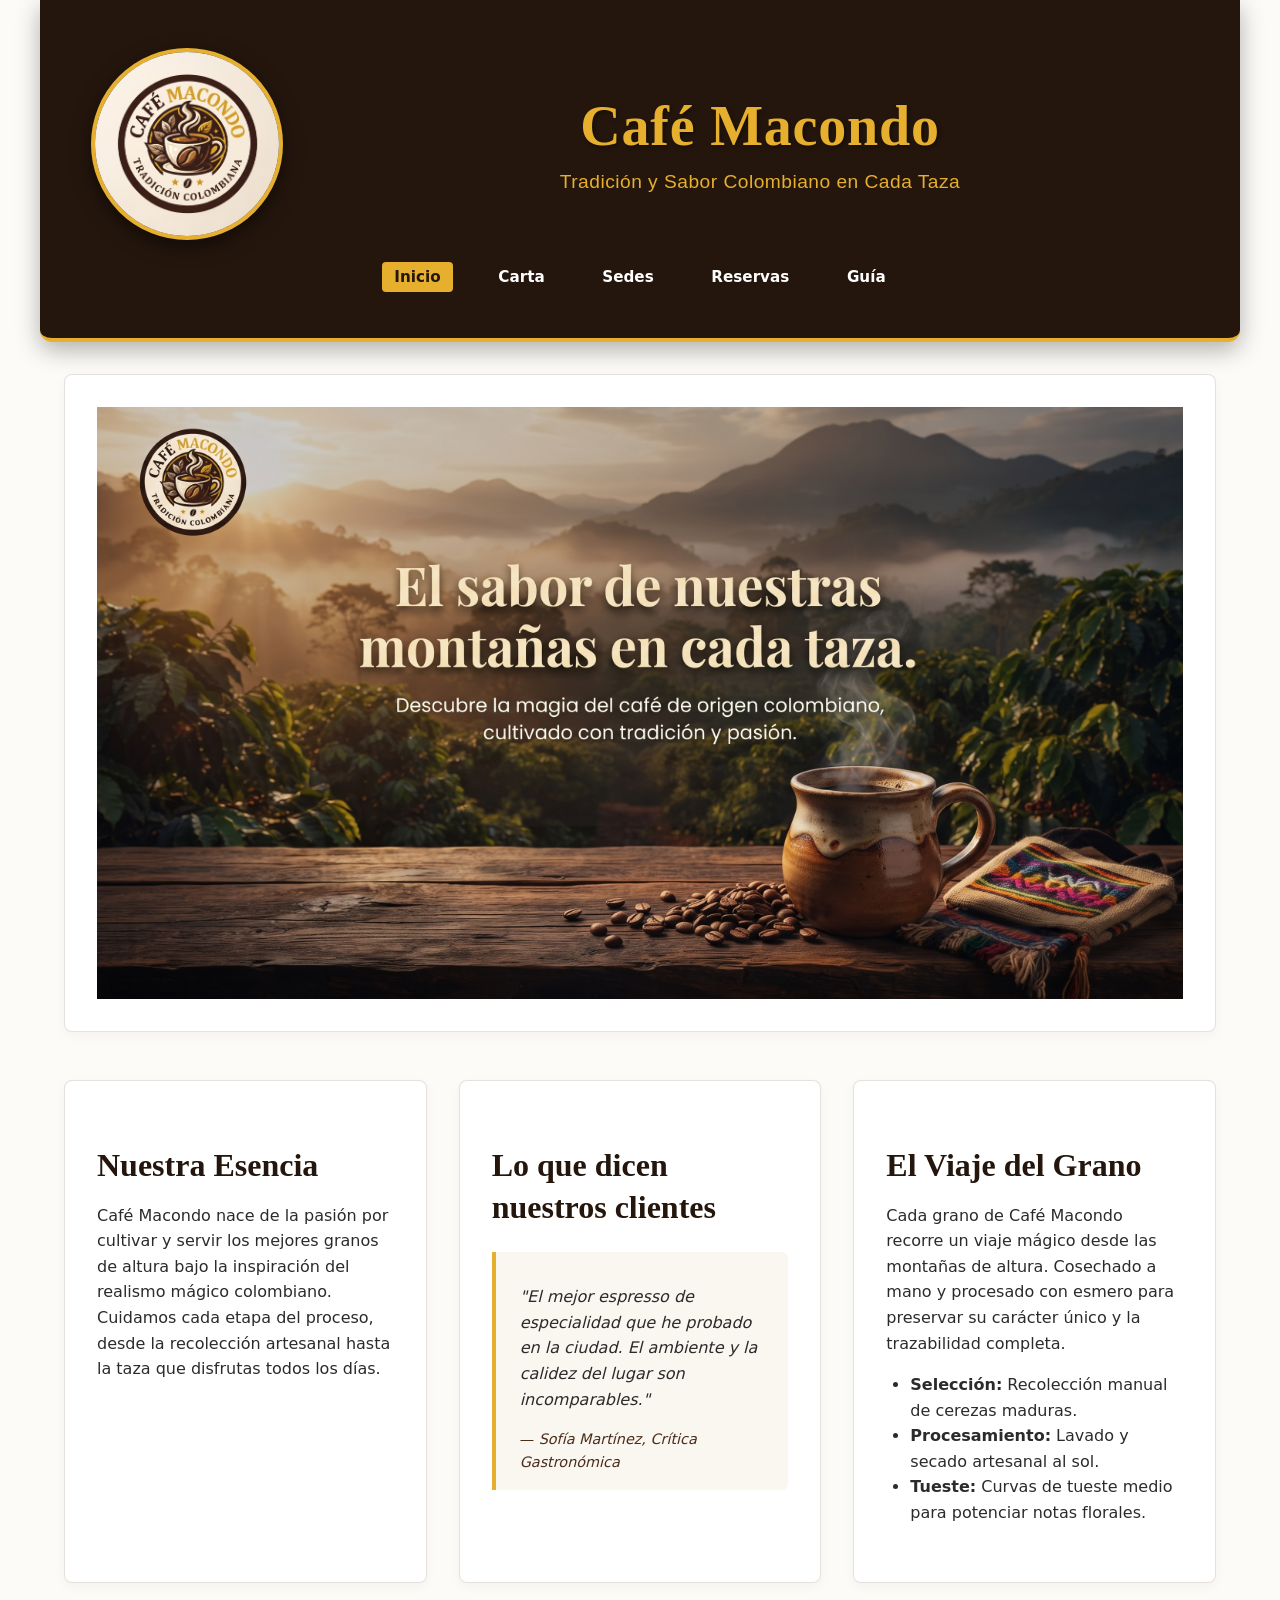
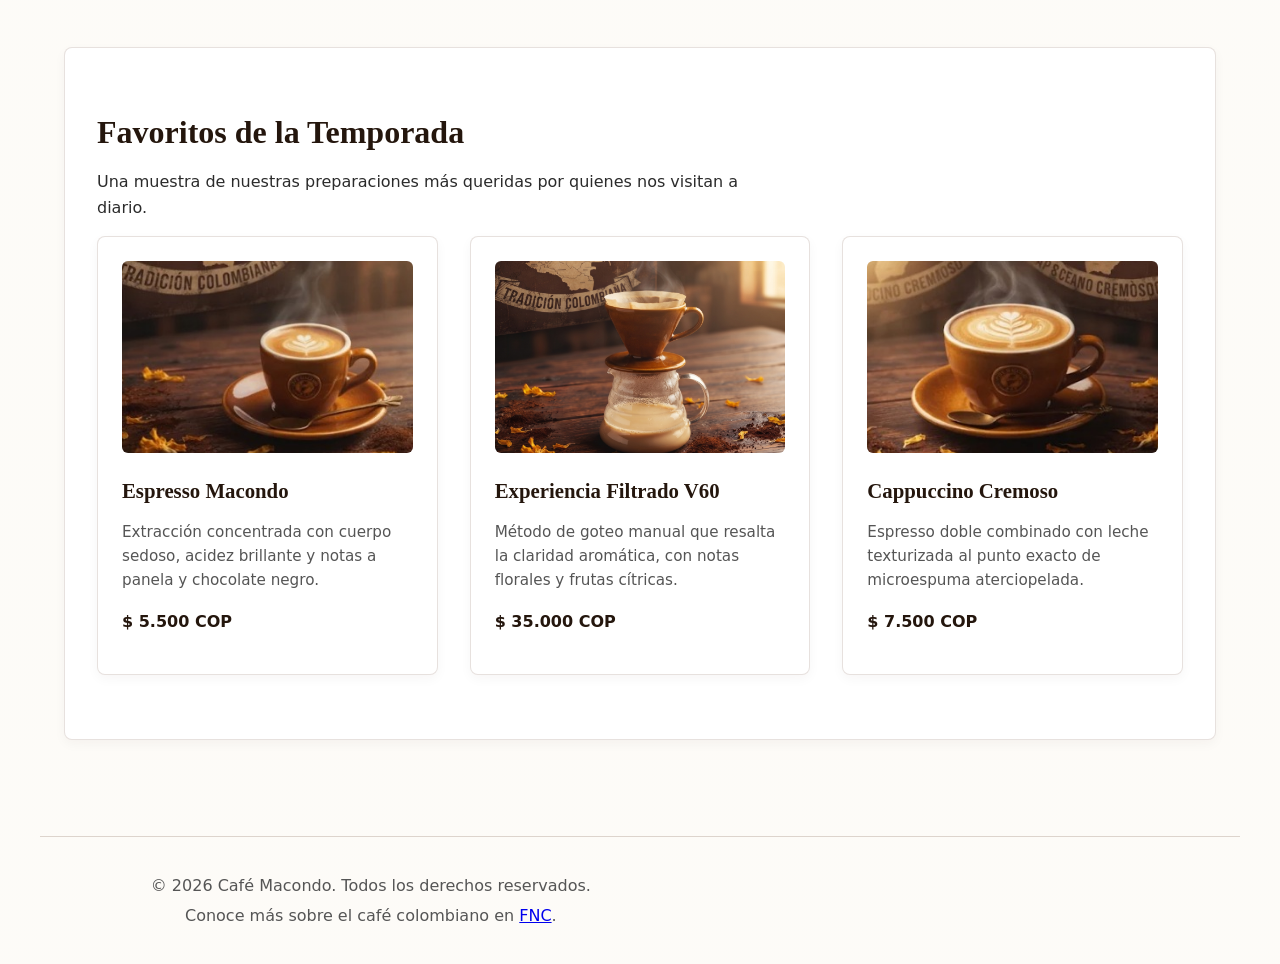
==== commit a7281f36: "Agrega guia.html y enlaza la guía en el menú" ====
--- a/index.html
+++ b/index.html
@@ -25,6 +25,7 @@
                 <li><a href="carta.html" class="nav__link">Carta</a></li>
                 <li><a href="sedes.html" class="nav__link">Sedes</a></li>
                 <li><a href="reservas.html" class="nav__link">Reservas</a></li>
+                <li><a href="guia.html" class="nav__link">Guía</a></li>
             </ul>
         </nav>
     </header>
--- a/css/componentes.css
+++ b/css/componentes.css
@@ -1,36 +1,38 @@
 /* --- UNIDAD 04 y 05: Componentes y Estados (hover, focus, BEM) --- */
 
-/* Cabecera y Menú de navegación */
+/* Cabecera y Menú de navegación (Enfoque Mobile-First: se apila en celulares) */
 header.header {
     background-color: var(--color-primary);
     color: var(--color-white);
-    padding: 3rem 5%;
+    padding: 2rem 1rem;
     margin-bottom: 2rem;
     border-bottom: 0.25rem solid var(--color-accent);
     border-radius: 0 0 0.75rem 0.75rem;
     box-shadow: 0 0.5rem 1.5rem rgba(0,0,0,0.3);
 }
 
-/* Distribución del logo y textos en la cabecera usando Grid */
+/* Distribución en celulares: Una sola columna, logo arriba centrado */
 .header__grid {
     display: grid;
-    grid-template-columns: auto 1fr;
-    align-items: center;
-    gap: 2.5rem;
-    margin-bottom: 2rem;
-}
-
-/* Contenedor de los textos completamente centrado */
+    grid-template-columns: 1fr;
+    justify-items: center;
+    text-align: center;
+    gap: 1.5rem;
+    margin-bottom: 1.5rem;
+}
+
+/* Contenedor de los textos centrado */
 .header__text-container {
     display: grid;
-    align-content: center;
-    text-align: center; /* <-- Textos centrados al lado del logo */
-}
-
-/* Logo elegante y grande (10rem) */
+    justify-items: center;
+    text-align: center;
+    width: 100%;
+}
+
+/* Logo adaptable para celulares (9rem) */
 .header__logo {
-    width: 10rem;
-    height: 10rem;
+    width: 9rem;
+    height: 9rem;
     border-radius: 50%;
     object-fit: cover;
     border: 0.3rem solid var(--color-accent);
@@ -38,41 +40,45 @@
     display: block;
 }
 
-/* Títulos con color amarillo institucional y fuente Georgia */
+/* Títulos optimizados para celulares */
 .header__title {
     font-family: Georgia, serif;
-    font-size: 3.8rem;
+    font-size: 2.5rem;
     color: var(--color-accent);
-    margin: 0 0 0.4rem 0;
+    margin: 0 0 0.3rem 0;
     letter-spacing: 0.05rem;
     text-shadow: 0.125rem 0.125rem 0.25rem rgba(0,0,0,0.4);
+    text-align: center;
+    width: 100%;
 }
 
 .header__subtitle {
     font-family: 'Segoe UI', sans-serif;
-    font-size: 1.4rem;
+    font-size: 1.1rem;
     color: var(--color-accent);
     margin: 0;
     font-weight: 300;
     letter-spacing: 0.03rem;
-}
-
-/* Menú de navegación PRINCIPAL centrado usando Grid */
+    text-align: center;
+    width: 100%;
+}
+
+/* Menú de navegación adaptable en móviles */
 .nav__list {
     list-style: none;
     padding: 0;
-    margin: 1.5rem 0 0 0;
-    display: grid;
-    grid-auto-flow: column;
+    margin: 1rem 0 0 0;
+    display: flex;
+    flex-wrap: wrap;
     justify-content: center;
-    gap: 2rem;
+    gap: 1rem;
 }
 
 .nav__link {
     color: var(--color-white);
     text-decoration: none;
     font-weight: 600;
-    padding: 0.4rem 0.9rem;
+    padding: 0.4rem 0.8rem;
     border-radius: 0.25rem;
     font-size: 0.95rem;
     transition: background-color 0.2s ease, color 0.2s ease;
@@ -109,27 +115,34 @@
     display: block;
 }
 
-/* --- SECCIÓN DE INTRODUCCIÓN DE RESERVAS (CENTRADA) --- */
+/* --- CLASE GLOBAL PARA CENTRAR SECCIONES E INTRODUCCIONES --- */
+.section-intro, 
+.video-section, 
 .reservas-intro {
     grid-column: 1 / -1;
-    background: var(--color-card-bg);
-    padding: 2.5rem;
-    border-radius: 0.5rem;
+    text-align: center !important;
     margin-bottom: 2rem;
-    border: 0.0625rem solid rgba(92, 58, 33, 0.15);
-    text-align: center;
-}
-
-.reservas-intro .section-title {
+}
+
+.section-intro h2,
+.section-intro .section-title,
+.video-section h2,
+.video-section .section-title {
+    text-align: center !important;
     font-family: Georgia, serif;
     font-size: 2.2rem;
     color: var(--color-primary);
     margin-bottom: 1rem;
 }
 
+.section-intro p,
+.video-section p,
+.video-section .section-desc,
 .reservas-intro .section-desc {
-    max-width: 50rem;
-    margin: 0 auto;
+    text-align: center !important;
+    max-width: 45rem;
+    margin-left: auto !important;
+    margin-right: auto !important;
     color: var(--color-text-light);
     line-height: 1.6;
 }
@@ -303,12 +316,12 @@
 .video-section {
     grid-column: 1 / -1;
     margin-bottom: 3rem;
-    text-align: center;
+    text-align: center !important;
 }
 
 .video-container {
     max-width: 50rem;
-    margin: 0 auto;
+    margin: 1.5rem auto 0 auto;
     border-radius: 0.75rem;
     overflow: hidden;
     box-shadow: 0 0.5rem 1.5rem rgba(0,0,0,0.2);
@@ -445,4 +458,52 @@
 .footer__copy, .footer__info {
     color: var(--color-text-light);
     margin: 0.25rem 0;
+}
+
+
+/* ===================================================================
+   PANTALLAS GRANDES / COMPUTADOR (Desde 750px / 46.875rem en adelante)
+   El logo grande (12rem) se coloca al lado izquierdo y los títulos 
+   se mantienen perfectamente centrados en su espacio.
+   =================================================================== */
+@media (min-width: 46.875rem) {
+    header.header {
+        padding: 3rem 4%;
+    }
+
+    .header__grid {
+        grid-template-columns: auto 1fr;
+        align-items: center;
+        gap: 3rem;
+    }
+
+    .header__text-container {
+        display: grid;
+        justify-items: center; /* Centra perfectamente los títulos en horizontal */
+        text-align: center;    /* Asegura que el texto interno esté centrado */
+        width: 100%;
+    }
+
+    .header__logo {
+        width: 12rem;
+        height: 12rem;
+    }
+
+    .header__title {
+        font-size: 3.5rem;
+        text-align: center;
+        width: 100%;
+    }
+
+    .header__subtitle {
+        font-size: 1.2rem;
+        text-align: center;
+        width: 100%;
+    }
+
+    .nav__list {
+        display: flex;
+        justify-content: center;
+        gap: 2rem;
+    }
 }
